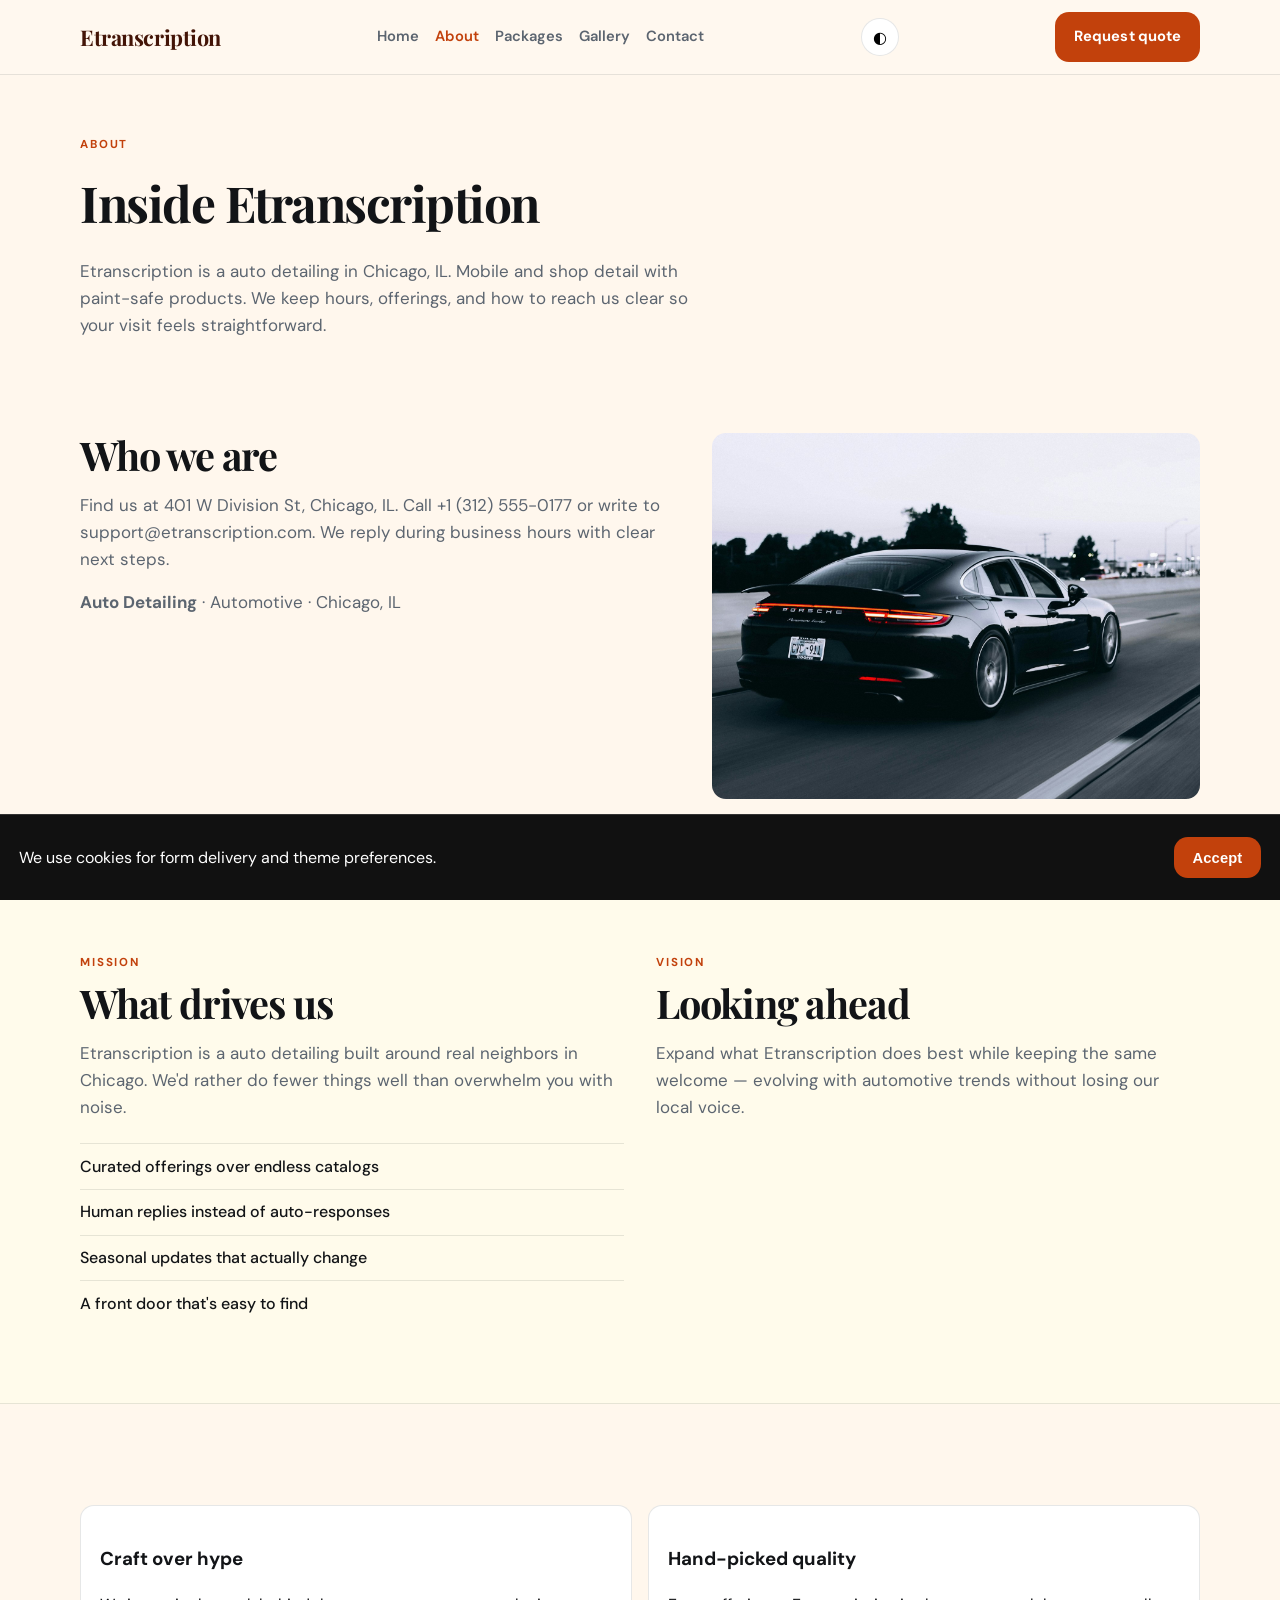
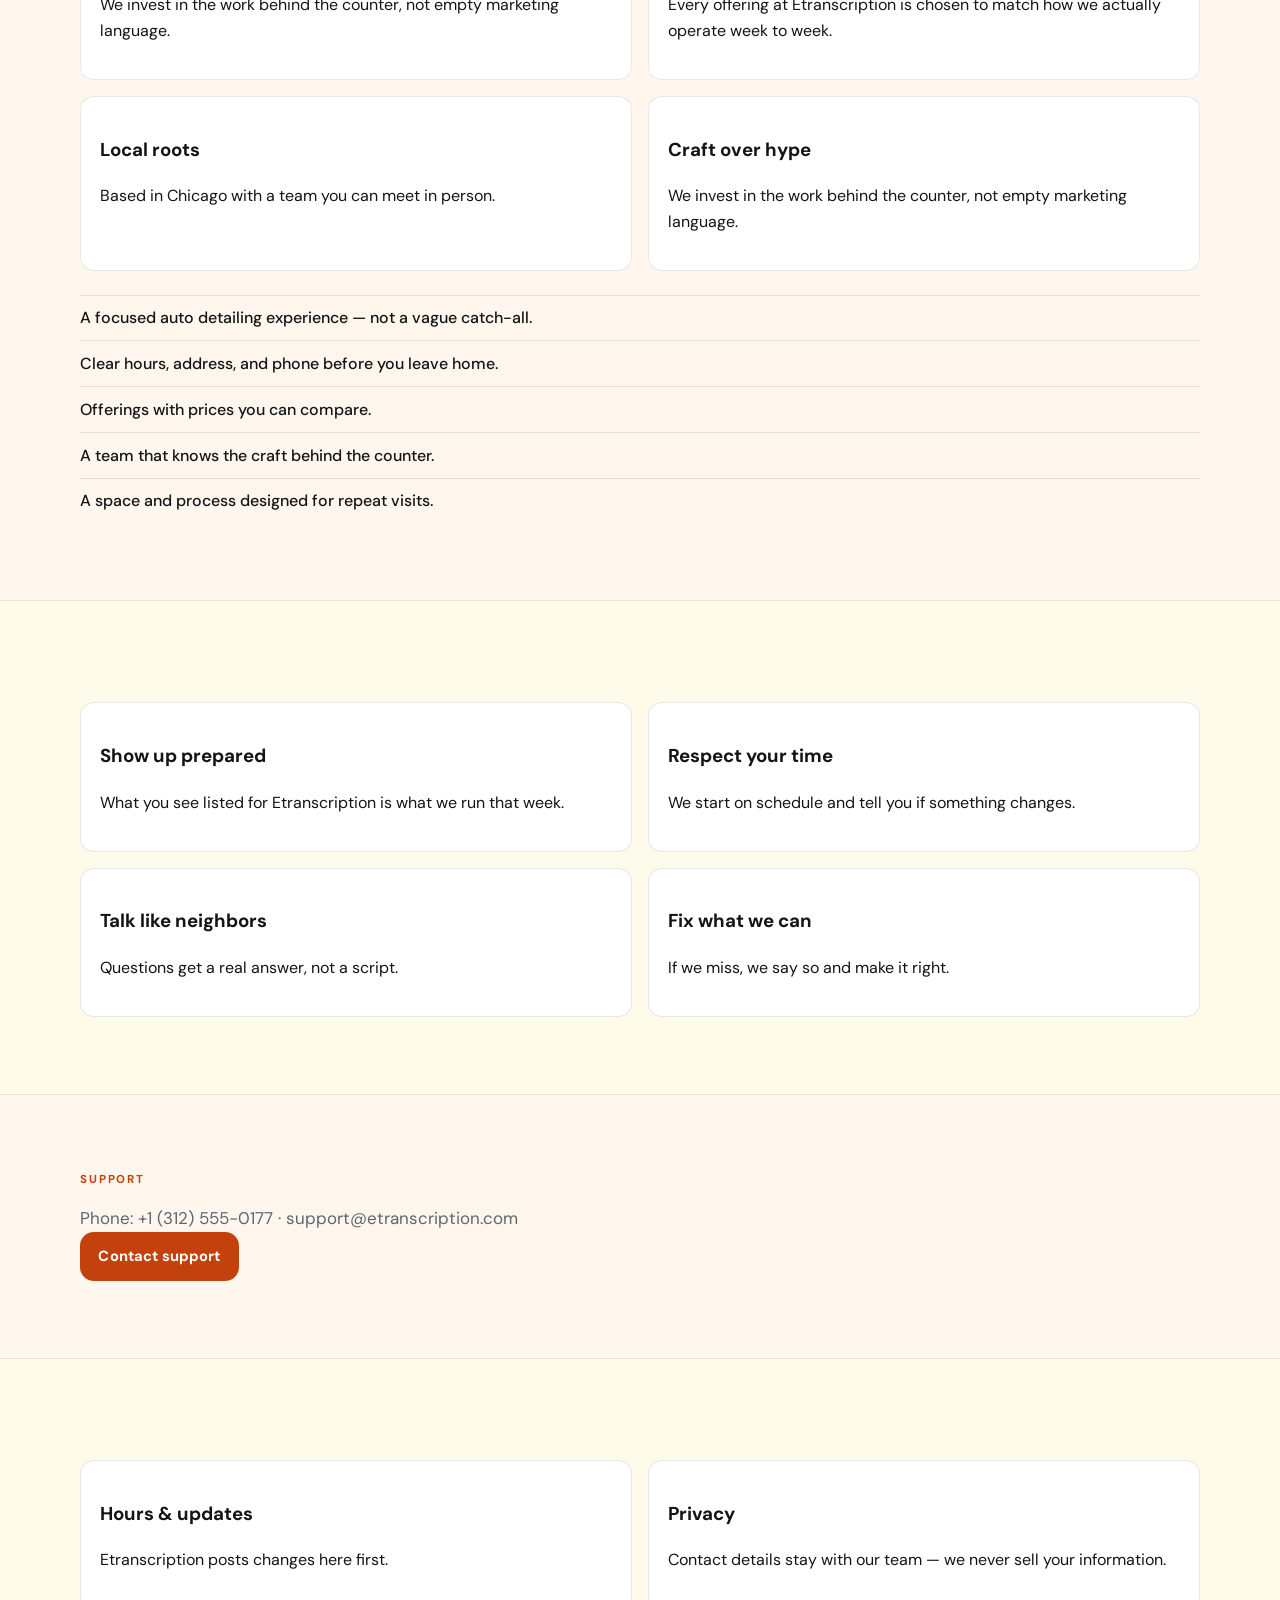
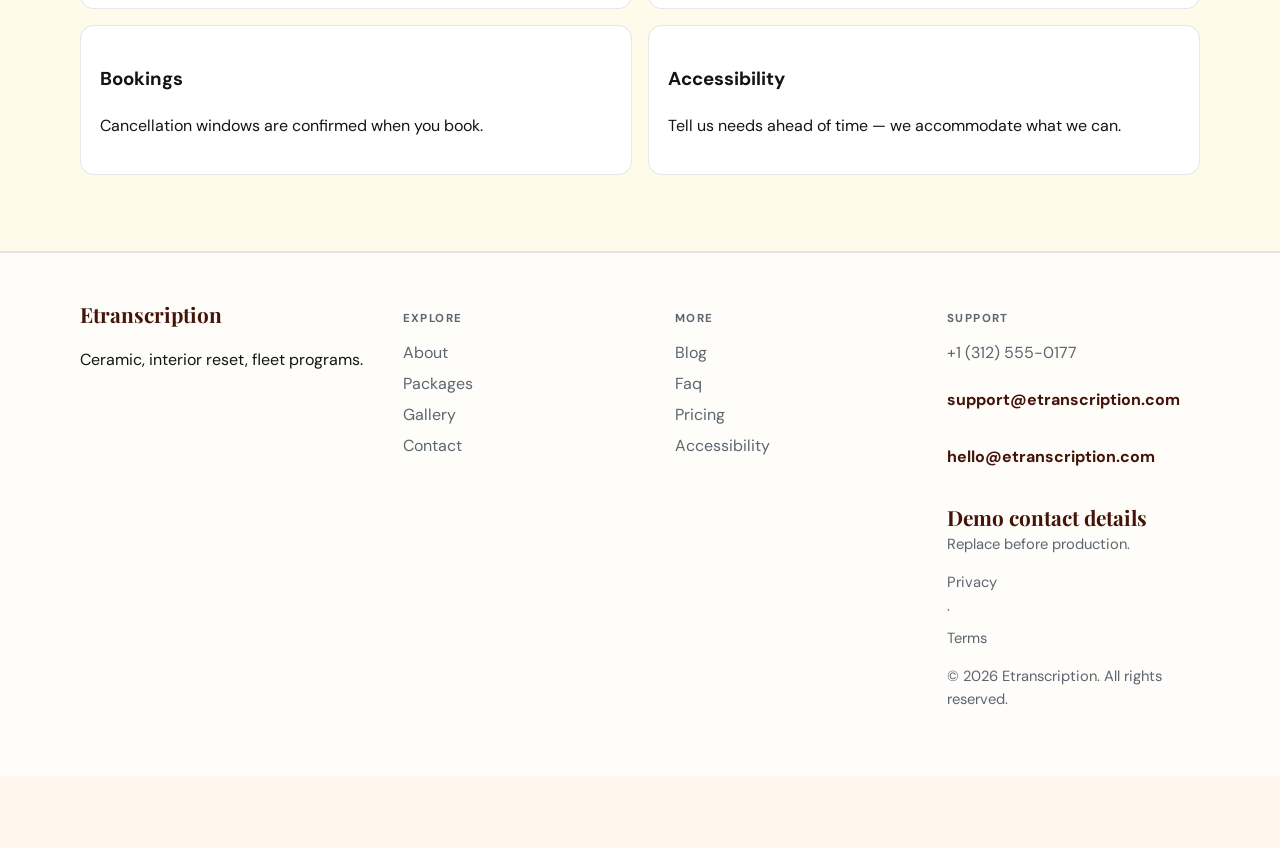
==== about.html @ 9fe55261 "Publish company website" ====
<!DOCTYPE html>
<html lang="en">
<head>
  <meta charset="UTF-8" />
  <meta name="viewport" content="width=device-width, initial-scale=1" />
  <title>About | Etranscription</title>
  <meta name="description" content="Etranscription is a auto detailing in Chicago, IL. Mobile and shop detail with paint-safe products. We keep hours, offerings, and how to reach us clea" />
  <meta property="og:title" content="About | Etranscription" />
  <meta property="og:description" content="Etranscription is a auto detailing in Chicago, IL. Mobile and shop detail with paint-safe products. We keep hours, offerings, and how to reach us clea" />
  <meta property="og:type" content="website" />
  <meta name="twitter:card" content="summary_large_image" />
  <meta name="twitter:title" content="About | Etranscription" />
  <meta name="twitter:description" content="Etranscription is a auto detailing in Chicago, IL. Mobile and shop detail with paint-safe products. We keep hours, offerings, and how to reach us clea" />
  <meta property="og:image" content="assets/img-1.jpg" />
  <meta name="twitter:image" content="assets/img-1.jpg" />
  <meta property="og:url" content="https://etranscription.github.io" />
  <script type="application/ld+json">{"@context": "https://schema.org", "@type": "LocalBusiness", "name": "Etranscription", "description": "Ceramic, interior reset, fleet programs.", "url": "https://etranscription.github.io", "image": "assets/img-1.jpg"}</script>
<script type="application/ld+json">{"@context": "https://schema.org", "@type": "FAQPage", "mainEntity": [{"@type": "Question", "name": "Where are you?", "acceptedAnswer": {"@type": "Answer", "text": "401 W Division St, Chicago, IL. See the map on Visit."}}, {"@type": "Question", "name": "How do I reach support?", "acceptedAnswer": {"@type": "Answer", "text": "Use the Contact form or email support@etranscription.com. We reply during open hours."}}, {"@type": "Question", "name": "How do I book?", "acceptedAnswer": {"@type": "Answer", "text": "Send a message on Contact, email bookings@etranscription.com, or call +1 (312) 555-0177."}}, {"@type": "Question", "name": "Are prices current?", "acceptedAnswer": {"@type": "Answer", "text": "Listed prices are current and may shift with seasons — we update this site when they do."}}, {"@type": "Question", "name": "Do you take groups?", "acceptedAnswer": {"@type": "Answer", "text": "Yes for many bookings — tell us the size and date and we'll confirm what Etranscription can host."}}, {"@type": "Question", "name": "What should I bring?", "acceptedAnswer": {"@type": "Answer", "text": "Just yourself (and any notes on allergies, sizes, or preferences). We'll handle the rest."}}, {"@type": "Question", "name": "Where can I read updates?", "acceptedAnswer": {"@type": "Answer", "text": "Blog and Journal pages publish changes before social media."}}, {"@type": "Question", "name": "How do I join the team?", "acceptedAnswer": {"@type": "Answer", "text": "Open roles are listed on Careers — we reply to every application."}}, {"@type": "Question", "name": "Is the space accessible?", "acceptedAnswer": {"@type": "Answer", "text": "See our Accessibility page for entrance, seating and restroom notes."}}, {"@type": "Question", "name": "Can I book for someone else?", "acceptedAnswer": {"@type": "Answer", "text": "Yes — include their name and preferences in the contact form."}}, {"@type": "Question", "name": "Is parking available?", "acceptedAnswer": {"@type": "Answer", "text": "See Locations for the branch closest to you in Chicago."}}]}</script>
<script type="application/ld+json">{"@context": "https://schema.org", "@type": "WebSite", "name": "Etranscription", "url": "https://etranscription.github.io", "description": "Ceramic, interior reset, fleet programs."}</script>
  <link rel="alternate" hreflang="en" href="index.html" />
  <link rel="alternate" hreflang="x-default" href="index.html" />
  <meta name="theme-color" content="#111111" />
  <link rel="preconnect" href="https://fonts.googleapis.com" />
  <link rel="preconnect" href="https://fonts.gstatic.com" crossorigin />
  <link href="https://fonts.googleapis.com/css2?family=DM+Sans:wght@400;500;600;700&family=Playfair+Display:wght@600;700&display=swap" rel="stylesheet" />
  <link rel="stylesheet" href="styles.css" />
  <link rel="icon" href="favicon.svg" type="image/svg+xml" />
</head>
<body>

  <header class="top">
    <div class="shell bar">
      <a class="logo" href="index.html">Etranscription</a>
      <button class="nav-toggle" type="button" aria-label="Open menu" data-nav-toggle>
        <span></span><span></span><span></span>
      </button>
      <nav data-nav><a href="index.html">Home</a><a href="about.html" class="on">About</a><a href="offerings.html">Packages</a><a href="gallery.html">Gallery</a><a href="contact.html">Contact</a></nav>
      <button type="button" class="theme-toggle" data-theme-toggle aria-label="Toggle dark mode">◐</button>
      <a class="cta" href="contact.html" data-open-book>Request quote</a>
    </div>
  </header>  <main class="page">
    <section class="page-hero"><div class="shell">
      <p class="eyebrow">About</p>
      <h1>Inside Etranscription</h1>
      <p class="lead">Etranscription is a auto detailing in Chicago, IL. Mobile and shop detail with paint-safe products. We keep hours, offerings, and how to reach us clear so your visit feels straightforward.</p>
    </div></section>
    <section class="block"><div class="shell split">
      <div><h2>Who we are</h2><p class="lead">Find us at 401 W Division St, Chicago, IL. Call +1 (312) 555-0177 or write to support@etranscription.com. We reply during business hours with clear next steps.</p>
      <p class="lead"><strong>Auto Detailing</strong> · Automotive · Chicago, IL</p></div>
      <img class="solo" src="assets/img-4.jpg" alt="Etranscription" />
    </div></section>
    <section class="block tint"><div class="shell two-col">
      <article><p class="eyebrow">Mission</p><h2>What drives us</h2><p class="lead">Etranscription is a auto detailing built around real neighbors in Chicago. We'd rather do fewer things well than overwhelm you with noise.</p>
      <ul class="checks"><li>Curated offerings over endless catalogs</li><li>Human replies instead of auto-responses</li><li>Seasonal updates that actually change</li><li>A front door that's easy to find</li></ul></article>
      <article><p class="eyebrow">Vision</p><h2>Looking ahead</h2><p class="lead">Expand what Etranscription does best while keeping the same welcome — evolving with automotive trends without losing our local voice.</p></article>
    </div></section>
    <section class="block"><div class="shell"><div class="value-grid"><article><h3>Craft over hype</h3><p>We invest in the work behind the counter, not empty marketing language.</p></article>
<article><h3>Hand-picked quality</h3><p>Every offering at Etranscription is chosen to match how we actually operate week to week.</p></article>
<article><h3>Local roots</h3><p>Based in Chicago with a team you can meet in person.</p></article>
<article><h3>Craft over hype</h3><p>We invest in the work behind the counter, not empty marketing language.</p></article></div><ul class="checks" style="margin-top:1.5rem"><li>A focused auto detailing experience — not a vague catch-all.</li>
<li>Clear hours, address, and phone before you leave home.</li>
<li>Offerings with prices you can compare.</li>
<li>A team that knows the craft behind the counter.</li>
<li>A space and process designed for repeat visits.</li></ul></div></section>
    <section class="block tint"><div class="shell"><div class="value-grid"><article><h3>Show up prepared</h3><p>What you see listed for Etranscription is what we run that week.</p></article>
<article><h3>Respect your time</h3><p>We start on schedule and tell you if something changes.</p></article>
<article><h3>Talk like neighbors</h3><p>Questions get a real answer, not a script.</p></article>
<article><h3>Fix what we can</h3><p>If we miss, we say so and make it right.</p></article></div></div></section>
    
    <section class="block"><div class="shell"><p class="eyebrow">Support</p><p class="lead">Phone: +1 (312) 555-0177 · support@etranscription.com</p>
    <a class="btn solid" href="contact.html">Contact support</a></div></section>
    <section class="block tint"><div class="shell"><div class="value-grid"><article><h3>Hours & updates</h3><p>Etranscription posts changes here first.</p></article>
<article><h3>Privacy</h3><p>Contact details stay with our team — we never sell your information.</p></article>
<article><h3>Bookings</h3><p>Cancellation windows are confirmed when you book.</p></article>
<article><h3>Accessibility</h3><p>Tell us needs ahead of time — we accommodate what we can.</p></article></div></div></section>
  </main>
  <footer class="foot">
    <div class="shell foot-grid">
      <div>
        <strong>Etranscription</strong>
        <p>Ceramic, interior reset, fleet programs.</p>
        
      </div>
      <div>
        <p class="fh">Explore</p>
        <a href="about.html">About</a><a href="offerings.html">Packages</a><a href="gallery.html">Gallery</a><a href="contact.html">Contact</a>
      </div>
      <div>
        <p class="fh">More</p>
        <a href="blog.html">Blog</a><a href="faq.html">Faq</a><a href="pricing.html">Pricing</a><a href="accessibility.html">Accessibility</a>
      </div>
      <div>
        <p class="fh">Support</p>
        <a href="tel:+13125550177">+1 (312) 555-0177</a>
        <p class="mail-plain">support@etranscription.com</p>
        <p class="mail-plain">hello@etranscription.com</p>
        
        <p class="foot-meta"><strong>Demo contact details</strong><br/>Replace before production.</p>
        <p class="foot-meta"><a href="privacy.html">Privacy</a> · <a href="terms.html">Terms</a></p>
        <p class="foot-meta">© 2026 Etranscription. All rights reserved.</p>
      </div>
    </div>
  </footer>
  <div class="cookie-bar" data-cookie-bar hidden>
    <p>We use cookies for form delivery and theme preferences.</p>
    <button type="button" class="btn solid" data-cookie-accept>Accept</button>
  </div>
  <div class="mobile-cta">
    <a href="tel:+13125550177">Call</a>
    <button type="button" data-open-book>Request quote</button>
    
  </div>
  <div class="toast" data-toast hidden></div>

  <div class="modal" data-book-modal hidden>
    <div class="modal-card">
      <button class="modal-close" type="button" data-close-book aria-label="Close">×</button>
      <p class="eyebrow">Quick request</p>
      <h3>Contact Etranscription</h3>
      <p class="lead">Send the essentials and we will reply by email.</p>
      <form class="contact-form compact" data-quick-book data-support="support@etranscription.com">
        <label>Name<input name="name" required placeholder="Your name" /></label>
        <label>Email<input type="email" name="email" required placeholder="you@email.com" /></label>
        <label>Timing<input name="when" required placeholder="Preferred date or timeline" /></label>
        <label>Notes<textarea name="message" rows="3" placeholder="Project, product, service or other details…"></textarea></label>
        <button class="btn solid" type="submit">Request quote</button>
      </form>
    </div>
  </div>

  <div class="lightbox" data-lightbox hidden>
    <button class="modal-close" type="button" data-lightbox-close aria-label="Close">×</button>
    <img data-lightbox-img alt="" />
    <div class="lightbox-nav">
      <button type="button" data-lightbox-prev>‹</button>
      <button type="button" data-lightbox-next>›</button>
    </div>
  </div>
  <script src="site.js"></script>
</body></html>
---- styles.css ----
:root {
  --ink:#121417; --muted:#5c6570; --paper:#fff7ed;
  --accent:#c2410c; --deep:#431407; --line:rgba(18,20,23,.10);
  --display:"Playfair Display",Georgia,"Times New Roman",serif;
  --body:"DM Sans","Segoe UI",sans-serif; --shell:1120px;
  --radius:14px;
}
*{box-sizing:border-box} html{scroll-behavior:smooth}
body{margin:0;font-family:var(--body);color:var(--ink);background:var(--paper);line-height:1.6;padding-bottom:72px;-webkit-font-smoothing:antialiased}
a{color:inherit;text-decoration:none} img{max-width:100%;display:block}
.shell{width:min(var(--shell),calc(100% - 2.4rem));margin-inline:auto}
.sr{position:absolute;left:-9999px}
.mail-plain{display:inline-block;font-weight:700;color:var(--deep);word-break:break-all}
.support-banner{padding:1.25rem 1.35rem;margin:0 0 1.5rem;border:1px solid var(--line);border-left:4px solid var(--accent);background:#fff;border-radius:var(--radius)}
.support-mail{margin:.35rem 0 .5rem;font-family:var(--display);font-size:clamp(1.4rem,3vw,2rem);font-weight:700;color:var(--deep)}
.form-success{margin-top:1.2rem;padding:1.4rem;border:1px solid color-mix(in srgb,var(--accent) 35%,var(--line));background:#fff;border-radius:var(--radius)}
.form-success h3{margin:0 0 .5rem;font-family:var(--display);font-size:1.6rem}
.form-success[hidden],.contact-form[hidden]{display:none !important}
.contact-form select{width:100%;padding:.85rem 1rem;border:1px solid var(--line);border-radius:8px;font:inherit;background:#fff}
.top{position:sticky;top:0;z-index:40;backdrop-filter:blur(14px);background:color-mix(in srgb,var(--paper) 90%,white);border-bottom:1px solid var(--line)}
.bar{min-height:74px;display:flex;align-items:center;justify-content:space-between;gap:1rem;position:relative}
.logo{font-family:var(--display);font-weight:700;font-size:1.35rem;color:var(--deep);letter-spacing:-.02em}
nav{display:flex;flex-wrap:wrap;gap:1rem;font-weight:600;font-size:.92rem;color:var(--muted)}
nav a.on,nav a:hover{color:var(--accent)}
.nav-toggle{display:none;flex-direction:column;gap:5px;background:transparent;border:0;padding:.4rem;cursor:pointer}
.nav-toggle span{display:block;width:22px;height:2px;background:var(--deep)}
.cta,.btn{display:inline-flex;align-items:center;justify-content:center;padding:.8rem 1.15rem;border-radius:var(--radius);font-weight:700;font-size:.92rem;border:0;cursor:pointer;letter-spacing:.01em}
.cta,.btn.solid{background:var(--accent);color:#fff}
.btn.line{border:1px solid rgba(255,255,255,.55);color:#fff;background:transparent}
.btn.quiet{border:1px solid var(--line);background:#fff;color:var(--ink)}
.hero{position:relative;min-height:86vh;display:grid;align-items:end;color:#fff;overflow:hidden}
.hero-bg{position:absolute;inset:0;background-size:cover;background-position:center center;background-repeat:no-repeat}
.hero-shade{position:absolute;inset:0;background:linear-gradient(115deg,rgba(10,12,16,.72),rgba(10,12,16,.18))}
.hero-photo img{width:100%;aspect-ratio:16/9;object-fit:cover;object-position:center;display:block;max-height:min(78vh,900px)}
.hero-copy{position:relative;z-index:2;padding:5rem 0 3.8rem;max-width:720px}
.brand{margin:0 0 .75rem;font-family:var(--display);font-size:clamp(1.85rem,3.6vw,2.7rem);font-weight:700}
.hero h1,.page-hero h1{margin:0;font-family:var(--display);letter-spacing:-.03em;font-weight:700}
.hero h1{font-size:clamp(2.15rem,5.2vw,3.55rem);max-width:15ch;line-height:1.05}
.lede{margin:1.15rem 0 0;max-width:42ch;color:rgba(255,255,255,.9);font-size:1.08rem}
.actions{display:flex;flex-wrap:wrap;gap:.75rem;margin-top:1.7rem}
.promo{display:flex;justify-content:space-between;gap:1rem;align-items:center;margin:1.35rem auto;padding:1.05rem 1.25rem;background:#fff;border:1px solid var(--line);border-radius:var(--radius);box-shadow:0 8px 28px rgba(18,20,23,.04)}
.promo p{margin:0;font-weight:600}
.promo a{font-weight:800;color:var(--accent);white-space:nowrap}
.strip{border-bottom:1px solid var(--line);background:rgba(255,255,255,.5)}
.strip-row{display:flex;flex-wrap:wrap;gap:.8rem 1.5rem;padding:1.05rem 0;font-weight:700;color:var(--deep);font-size:.95rem}
.stats-band{border-bottom:1px solid var(--line);background:rgba(255,255,255,.72)}
.stats-row{display:grid;grid-template-columns:repeat(4,1fr);gap:1rem;padding:1.55rem 0}
.stat b{display:block;font-family:var(--display);font-size:1.65rem;color:var(--deep)}
.stat span{display:block;margin-top:.25rem;color:var(--muted);font-size:.88rem}
.mosaic{display:grid;grid-template-columns:1.2fr 1fr 1fr;gap:.85rem}
.mosaic img{width:100%;aspect-ratio:4/3;object-fit:cover;object-position:center;border-radius:var(--radius);display:block}
.block{padding:4.8rem 0}.block.tint{background:rgba(255,255,255,.58);border-block:1px solid var(--line)}
.eyebrow{margin:0 0 .55rem;font-size:.72rem;font-weight:700;letter-spacing:.16em;text-transform:uppercase;color:var(--accent)}
h2{margin:0;font-family:var(--display);font-size:clamp(1.85rem,3.1vw,2.55rem);letter-spacing:-.03em;max-width:18ch;line-height:1.1}
.lead{margin:.95rem 0 0;color:var(--muted);max-width:52ch;font-size:1.06rem}
.split{display:grid;grid-template-columns:1.1fr .9fr;gap:2.2rem;align-items:start}
.amenity-grid,.contact-grid,.newsletter{display:grid;grid-template-columns:1.1fr .9fr;gap:2.2rem;align-items:start}
.checks,.why,.hours{margin:1.35rem 0 0;padding:0;list-style:none}
.checks li,.why li,.hours li{padding:.6rem 0;border-top:1px solid var(--line);font-weight:500}
.hours-card,.card{background:#fff;border:1px solid var(--line);border-radius:var(--radius);padding:1.4rem;box-shadow:0 10px 30px rgba(18,20,23,.035)}
.card-actions{display:flex;flex-wrap:wrap;gap:.6rem;margin-top:1rem}
.stack-card p{margin:0 0 1rem}
.about-photos{display:grid;gap:.85rem}
.about-photos img,.solo{width:100%;aspect-ratio:4/3;object-fit:cover;object-position:center;border-radius:var(--radius)}
.solo.wide{aspect-ratio:16/9;margin-top:1rem}
.menu-grid{margin-top:2rem;display:grid;grid-template-columns:repeat(3,1fr);gap:1rem}
.menu-list{margin-top:1.5rem;display:grid;gap:.85rem}
.menu-list .item{padding:1.1rem 1.2rem}
.item{background:#fff;border:1px solid var(--line);border-radius:var(--radius);padding:1.2rem;position:relative;box-shadow:0 8px 24px rgba(18,20,23,.03)}
.item.soft{background:color-mix(in srgb,var(--paper) 70%,white)}
.item-top{display:flex;justify-content:space-between;gap:.5rem;align-items:baseline}
.item h3{margin:0 0 .35rem;font-family:var(--display);font-size:1.25rem}
.item p{margin:0;color:var(--muted)}
.item .tag{margin-top:.7rem;font-size:.72rem;font-weight:800;letter-spacing:.1em;text-transform:uppercase;color:var(--accent)}
.price{font-weight:700;color:var(--accent);white-space:nowrap}
.process{list-style:none;margin:2rem 0 0;padding:0;display:grid;gap:1rem}
.process li{display:grid;grid-template-columns:64px 1fr;gap:1rem;padding:1rem 0;border-top:1px solid var(--line)}
.process span{font-family:var(--display);font-size:1.5rem;color:var(--accent)}
.quotes{display:grid;grid-template-columns:repeat(3,1fr);gap:1rem;margin-top:1.5rem}
blockquote{margin:0;padding:1.3rem;background:#fff;border:1px solid var(--line);border-radius:var(--radius)}
blockquote p{margin:0;font-family:var(--display);font-size:1.25rem;line-height:1.25}
blockquote footer{margin-top:.85rem;color:var(--muted);font-size:.9rem}
.value-grid,.team-grid{display:grid;grid-template-columns:repeat(2,1fr);gap:1rem;margin-top:1.5rem}
.two-col{display:grid;grid-template-columns:1fr 1fr;gap:2rem;align-items:start}
.value-grid article,.person,.team-card{background:#fff;border:1px solid var(--line);border-radius:var(--radius);padding:1.2rem;overflow:hidden}
.team-card img{width:100%;aspect-ratio:1;object-fit:cover;object-position:center top;border-radius:calc(var(--radius) - 4px);margin:0 0 .85rem;display:block}
.team-card h3{margin:0 0 .25rem;font-family:var(--display);font-size:1.2rem}
.team-card .eyebrow{margin:0 0 .5rem}
.team-card p:last-child{margin:0;color:var(--muted);line-height:1.55}
.person .role{color:var(--accent);font-weight:700;margin:.2rem 0 .5rem}
img{max-width:100%;height:auto;display:block}
picture,figure{margin:0}
.faq details{border-top:1px solid var(--line);padding:1rem 0}
.faq summary{cursor:pointer;font-weight:700}
.faq p{margin:.6rem 0 0;color:var(--muted)}
.page-hero{padding:3.8rem 0 1.1rem}
.page-hero h1{font-size:clamp(2.1rem,4vw,3.1rem);max-width:16ch}
.page .lead{color:var(--muted)}
.gallery-rich{display:grid;grid-template-columns:repeat(2,1fr);gap:1rem}
.gallery-rich figure{margin:0}
.gallery-rich img{width:100%;aspect-ratio:4/3;object-fit:cover;object-position:center;border-radius:var(--radius)}
.gallery-rich figcaption{margin-top:.45rem;color:var(--muted);font-size:.88rem}
.visit-grid{display:grid;grid-template-columns:.85fr 1.15fr;gap:1.6rem}
.map-wrap{margin-top:1rem;border-radius:var(--radius);overflow:hidden;border:1px solid var(--line);background:#fff}
.map-wrap iframe{width:100%;height:320px;border:0;display:block}
.map-note{margin:.55rem 1rem 1rem;font-size:.9rem}
.map-note a{color:var(--accent);font-weight:700}
.contact-form,.news-form{display:grid;gap:.9rem;margin-top:1rem}
.contact-form label{display:grid;gap:.35rem;font-weight:700;font-size:.9rem}
.contact-form input,.contact-form textarea,.news-form input{width:100%;padding:.9rem 1rem;border:1px solid var(--line);border-radius:8px;font:inherit;background:#fff}
.contact-form input:focus,.contact-form textarea:focus,.contact-form select:focus,.news-form input:focus{outline:2px solid color-mix(in srgb,var(--accent) 45%,white);border-color:var(--accent)}
.news-form{grid-template-columns:1fr auto;align-items:center}
.form-note{margin:0;color:var(--muted);font-size:.88rem}
.cta-band{padding:4rem 0;background:var(--deep);color:#fff}
.cta-band h2{color:#fff;max-width:16ch}
.cta-band p{color:rgba(255,255,255,.86);max-width:46ch}
.center-cta{text-align:center;margin-top:2rem}
.textlink{display:inline-block;margin-top:1rem;font-weight:700;color:var(--accent)}
.foot{border-top:1px solid var(--line);padding:2.8rem 0 3.2rem;background:rgba(255,255,255,.72)}
.foot-grid{display:grid;grid-template-columns:1.2fr 1fr 1fr 1fr;gap:1.2rem}
.fh{font-size:.72rem;font-weight:700;letter-spacing:.12em;text-transform:uppercase;color:var(--muted)}
.foot a{display:block;margin:.35rem 0;color:var(--muted)}
.foot a:hover{color:var(--accent)}
.foot strong{font-family:var(--display);font-size:1.3rem;color:var(--deep)}
.foot-meta{color:var(--muted);font-size:.92rem;line-height:1.55}
.mobile-cta{display:none;position:fixed;left:0;right:0;bottom:0;z-index:50;background:#fff;border-top:1px solid var(--line);grid-template-columns:1fr 1fr 1fr}
.mobile-cta a,.mobile-cta button{text-align:center;padding:.95rem .4rem;font-weight:800;font-size:.85rem;color:var(--deep);background:transparent;border:0;font-family:inherit;cursor:pointer}
.mobile-cta a:nth-child(2),.mobile-cta button:nth-child(2){background:var(--accent);color:#fff}
.toast{position:fixed;left:50%;bottom:5.5rem;transform:translateX(-50%);background:var(--deep);color:#fff;padding:.9rem 1.2rem;border-radius:999px;font-weight:700;z-index:80;box-shadow:0 12px 32px rgba(0,0,0,.22)}
.btn.mini{padding:.45rem .7rem;font-size:.78rem}
.item-actions{display:flex;flex-wrap:wrap;gap:.45rem;margin-top:.9rem}
.offer-tools{margin-bottom:1rem}
.offer-tools input{width:min(420px,100%);padding:.85rem 1rem;border:1px solid var(--line);border-radius:8px;font:inherit;background:#fff}
.saved-tray{margin:1rem 0;padding:1rem;border:1px dashed var(--line);background:#fff;border-radius:var(--radius)}
.saved-tray ul{margin:.5rem 0 1rem;padding-left:1.1rem}
.open-badge{display:inline-flex;align-items:center;gap:.35rem;padding:.35rem .65rem;border-radius:999px;font-size:.75rem;font-weight:800;letter-spacing:.04em;text-transform:uppercase;background:#ecfdf5;color:#166534;border:1px solid #86efac}
.open-badge.closed{background:#fef2f2;color:#991b1b;border-color:#fecaca}
.open-badge.unknown{background:#f8fafc;color:#475569;border-color:#cbd5e1}
.text-cta{border:0;background:transparent;color:var(--accent);font-weight:800;cursor:pointer;font:inherit;padding:0}
.copy-btn{margin-left:.45rem;border:1px solid var(--line);background:#fff;border-radius:6px;padding:.2rem .45rem;font-size:.72rem;font-weight:700;cursor:pointer}
.gal-btn{display:block;width:100%;padding:0;border:0;background:transparent;cursor:zoom-in}
.gal-btn img{width:100%;aspect-ratio:4/3;object-fit:cover;object-position:center;border-radius:var(--radius)}
.modal,.lightbox{position:fixed;inset:0;z-index:90;background:rgba(10,12,16,.72);display:grid;place-items:center;padding:1rem}
.modal[hidden],.lightbox[hidden]{display:none !important}
.modal-card{width:min(480px,100%);background:var(--paper);border-radius:14px;padding:1.4rem 1.4rem 1.2rem;position:relative;border:1px solid var(--line);box-shadow:0 24px 60px rgba(0,0,0,.28)}
.modal-card h3{margin:.2rem 0 .4rem;font-family:var(--display);font-size:1.7rem}
.modal-close{position:absolute;top:.55rem;right:.7rem;border:0;background:transparent;font-size:1.6rem;cursor:pointer;line-height:1;color:var(--muted)}
.contact-form.compact{margin-top:.8rem}
.lightbox img{max-width:min(960px,92vw);max-height:82vh;object-fit:contain;border-radius:10px;background:#000}
.lightbox-nav{position:absolute;bottom:1.2rem;display:flex;gap:.6rem}
.lightbox-nav button{border:0;background:#fff;color:#111;width:44px;height:44px;border-radius:50%;font-size:1.4rem;cursor:pointer}
.item.is-saved{outline:2px solid color-mix(in srgb,var(--accent) 55%,white)}
.item.is-hidden{display:none}
@media(max-width:900px){
  .nav-toggle{display:flex}
  nav{display:none;position:absolute;top:74px;left:0;right:0;background:var(--paper);border-bottom:1px solid var(--line);padding:1rem;flex-direction:column;gap:.9rem}
  nav.open{display:flex}
  .cta{display:none}
  .split,.menu-grid,.quotes,.value-grid,.team-grid,.gallery-rich,.visit-grid,.foot-grid,.amenity-grid,.contact-grid,.newsletter,.news-form,.stats-row,.mosaic,.two-col{grid-template-columns:1fr}
  .mobile-cta{display:grid}
  .promo{flex-direction:column;align-items:flex-start}
}

.promo{background:#ffedd5;border-color:#fdba74}
.block.tint{background:#fffbeb}


.hero.split-hero{min-height:auto;padding:0;background:var(--paper);color:var(--ink)}
.hero.split-hero .hero-bg,.hero.split-hero .hero-shade{display:none}
.hero.split-hero .hero-split{display:grid;grid-template-columns:1.05fr .95fr;min-height:78vh}
.hero.split-hero .hero-copy{padding:4rem 0 4rem;color:var(--ink);max-width:none}
.hero.split-hero .hero-copy .lede{color:var(--muted)}
.hero.split-hero .hero-photo img{width:100%;height:100%;min-height:420px;object-fit:cover}
.hero.split-hero .btn.line{border-color:var(--line);color:var(--deep)}
.gallery-masonry{display:columns;columns:2;column-gap:1rem}
.gallery-masonry figure{break-inside:avoid;margin:0 0 1rem}
.gallery-masonry img{width:100%;height:auto;min-height:180px;object-fit:cover;border-radius:var(--radius)}

.prose-block .lead.wide{max-width:62ch}
.journal-card,.journal-entry{background:#fff;border:1px solid var(--line);border-radius:var(--radius);padding:1.2rem}
.journal-stack{display:grid;gap:1rem}
.compare-table{width:100%;border-collapse:collapse;margin-top:1rem}
.compare-table th,.compare-table td{border-top:1px solid var(--line);padding:.75rem;text-align:left}
.compare-table th{font-size:.72rem;letter-spacing:.12em;text-transform:uppercase;color:var(--muted)}
.gallery-hero{min-height:46vh;display:grid;align-items:end;color:#fff;background-size:cover;background-position:center;position:relative}
.gallery-hero::before{content:"";position:absolute;inset:0;background:linear-gradient(180deg,rgba(0,0,0,.15),rgba(0,0,0,.65))}
.gallery-hero .shell{position:relative;z-index:1;padding:3rem 0}
.page-hero.wide-hero h1{max-width:24ch}
.mosaic.teaser{grid-template-columns:repeat(3,1fr);max-height:420px;overflow:hidden}
.reveal{opacity:0;transform:translateY(14px);transition:opacity .5s ease,transform .5s ease}
.reveal.is-visible{opacity:1;transform:none}
.theme-toggle{border:1px solid var(--line);background:#fff;border-radius:999px;width:38px;height:38px;cursor:pointer;font-size:1rem}
body.theme-dark{--paper:#0e1114;--ink:#eef2f6;--muted:#9aa8b6;--line:rgba(255,255,255,.12)}
body.theme-dark .block.tint{background:rgba(255,255,255,.04)}
.cookie-bar{position:fixed;bottom:0;left:0;right:0;z-index:60;display:flex;align-items:center;justify-content:space-between;gap:1rem;padding:.85rem 1.2rem;background:#111;color:#fff;border-top:1px solid #333}
.cookie-bar[hidden]{display:none !important}
.insta-grid{display:grid;grid-template-columns:repeat(3,1fr);gap:.65rem}
.insta-cell{position:relative;overflow:hidden;border-radius:var(--radius)}
.insta-cell img{aspect-ratio:1;object-fit:cover;object-position:center;width:100%;display:block}
.insta-cell figcaption{position:absolute;inset:auto 0 0 0;padding:.5rem;font-size:.72rem;background:linear-gradient(transparent,rgba(0,0,0,.75));color:#fff}
.video-wrap{position:relative;padding-top:56.25%;border-radius:var(--radius);overflow:hidden}
.video-wrap iframe{position:absolute;inset:0;width:100%;height:100%;border:0}
.ba-slider{position:relative}
.ba-panels{display:grid;grid-template-columns:1fr 1fr;gap:1rem}
.ba-after{clip-path:inset(0 50% 0 0)}
.faq-page details{border:1px solid var(--line);border-radius:var(--radius);padding:.85rem 1rem;margin-bottom:.65rem;background:#fff}
.faq-page summary{cursor:pointer;font-weight:700}
.chat-slot{border:1px dashed var(--line);padding:1rem;border-radius:var(--radius);margin:1rem 0}
.theme-toggle{flex-shrink:0}
.bar{flex-wrap:wrap}
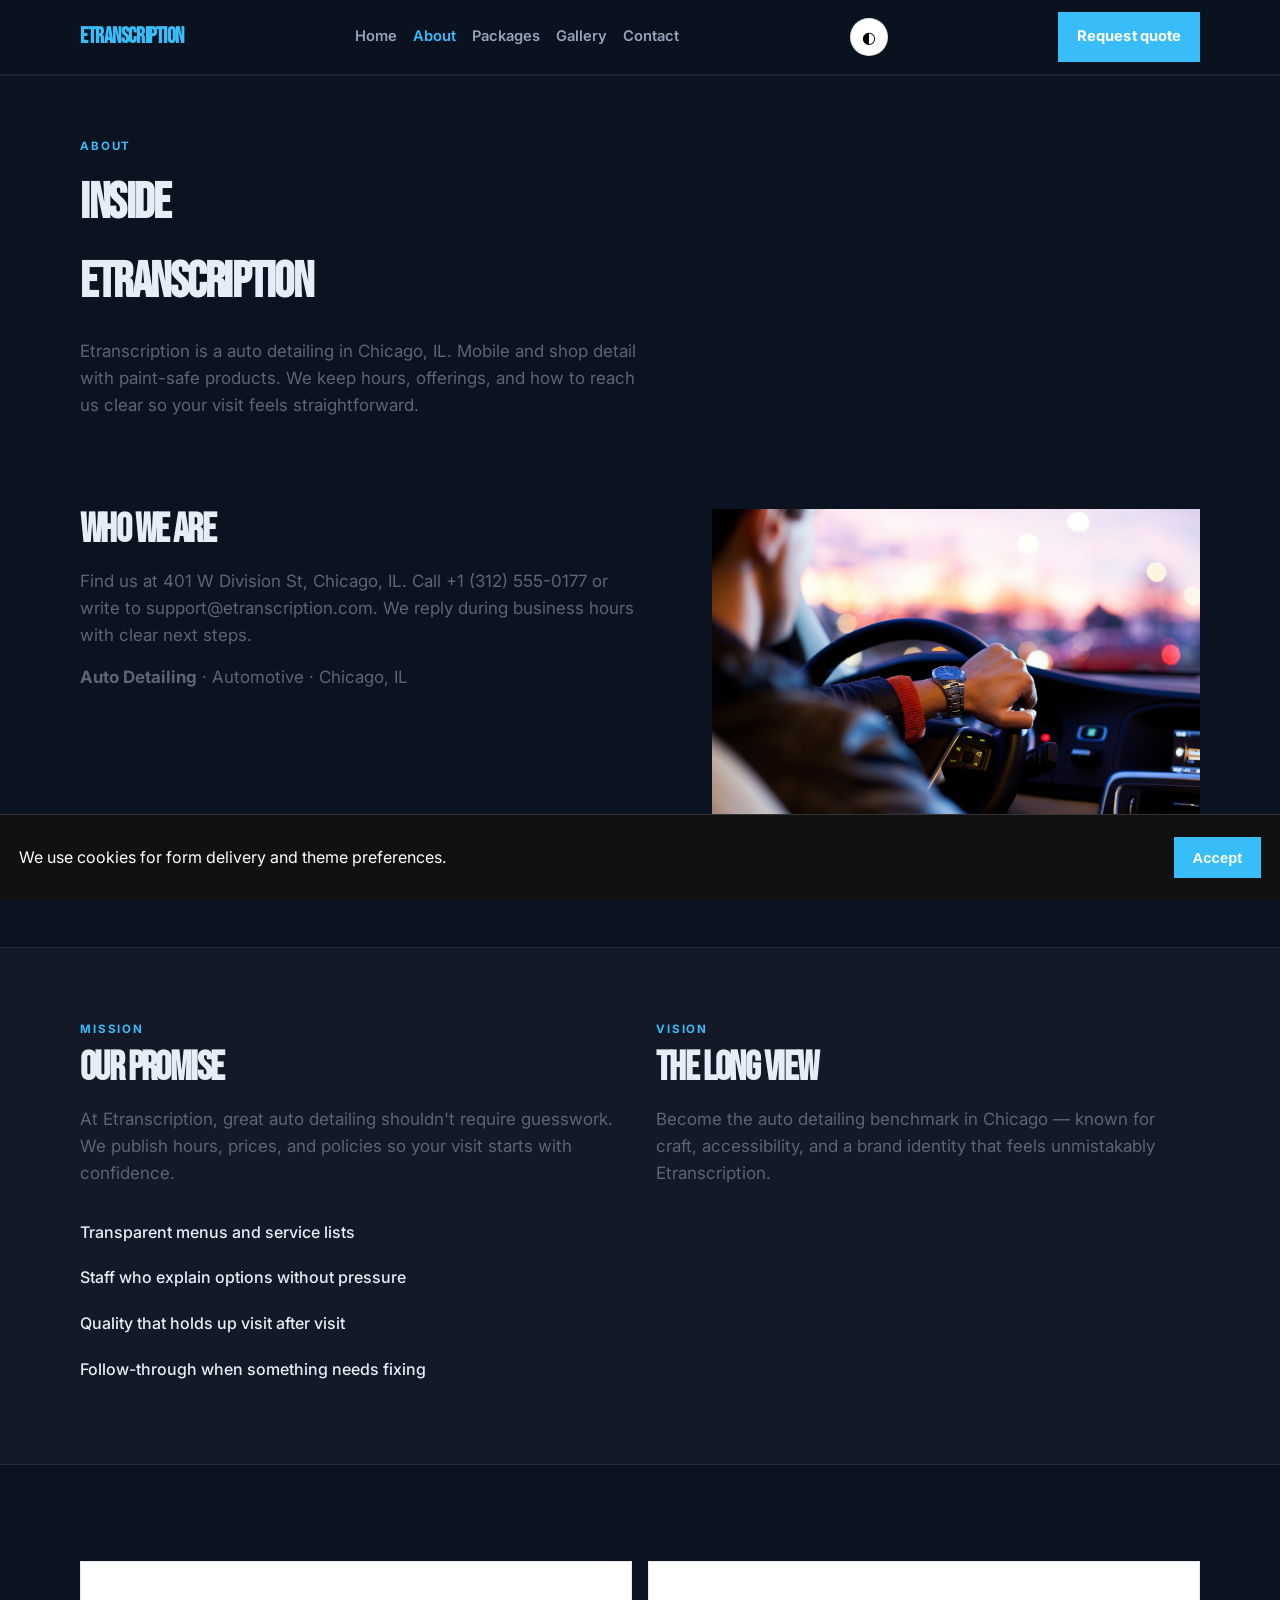
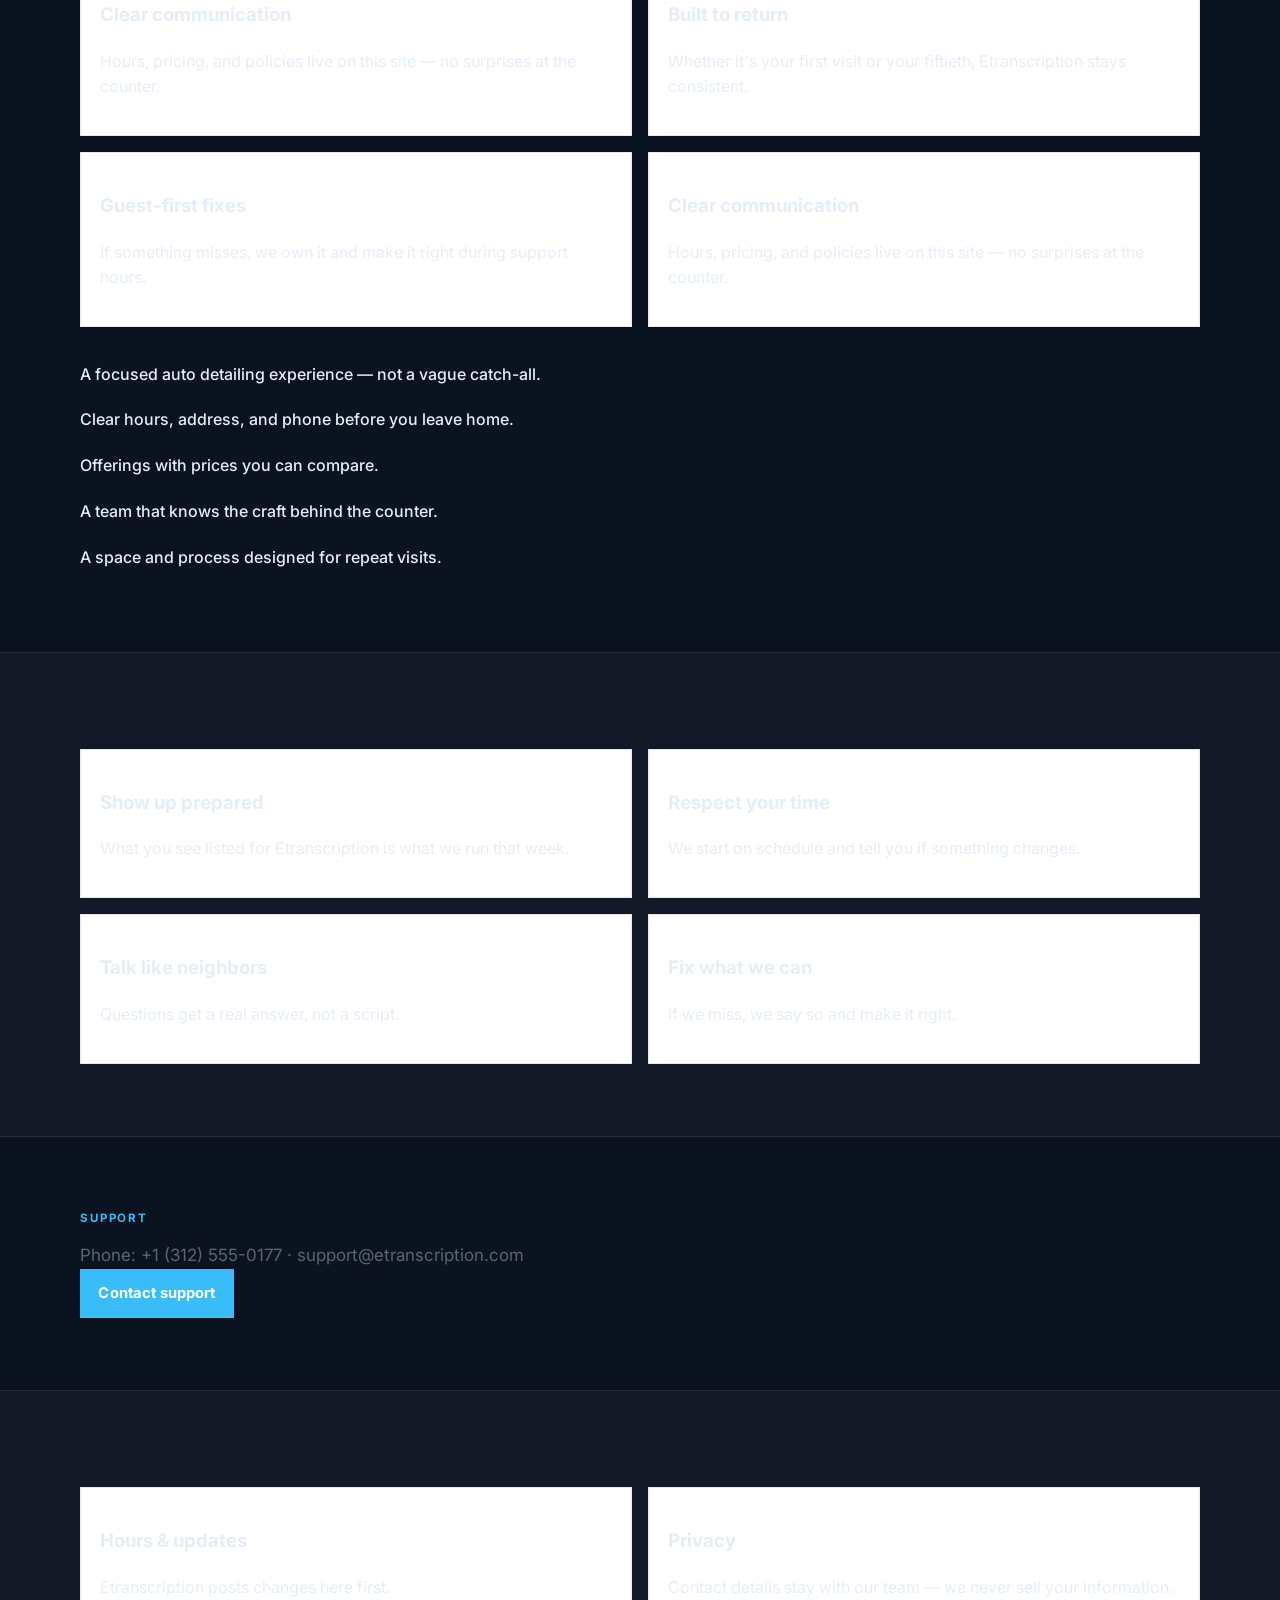
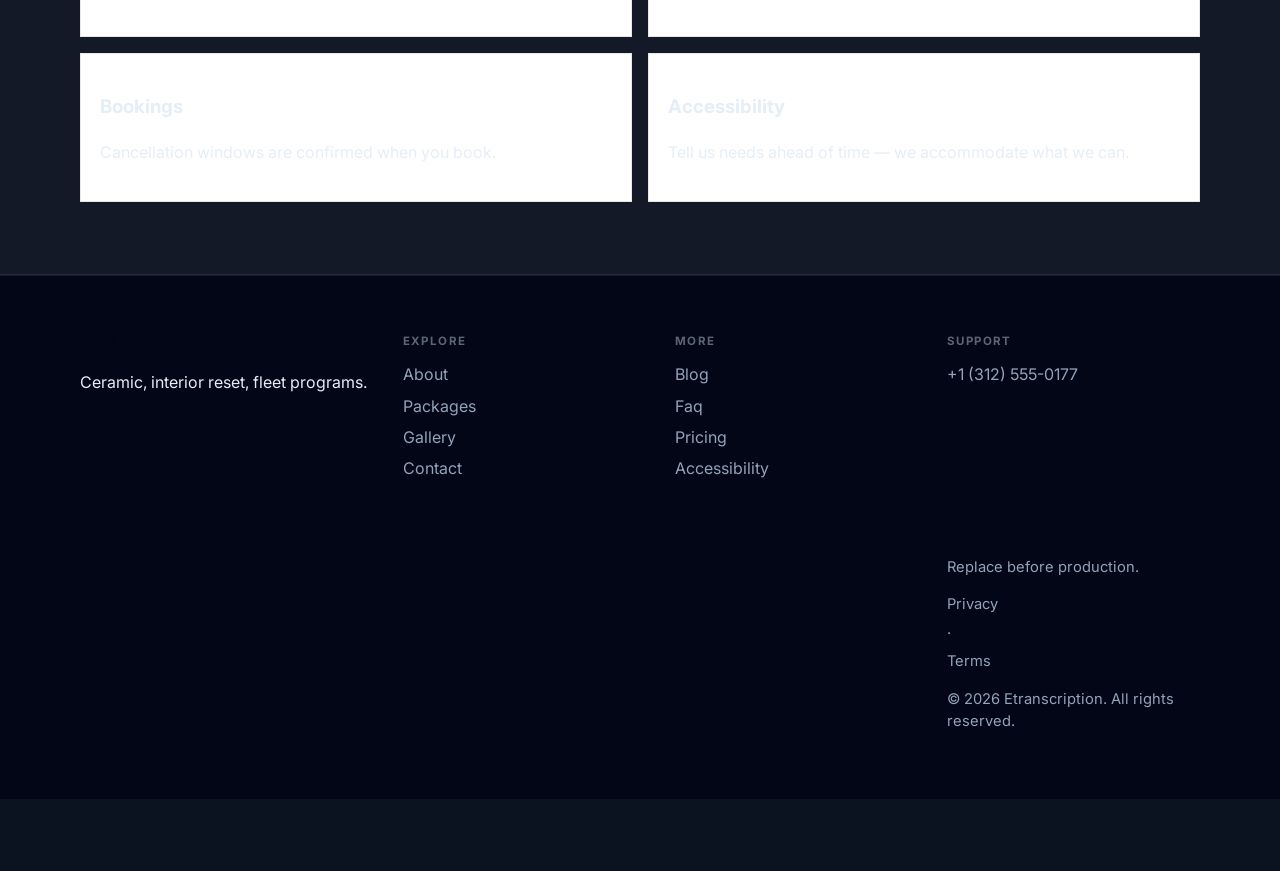
==== commit d6e5dce0: "Improve website (dark)" ====
--- a/about.html
+++ b/about.html
@@ -22,7 +22,7 @@
   <meta name="theme-color" content="#111111" />
   <link rel="preconnect" href="https://fonts.googleapis.com" />
   <link rel="preconnect" href="https://fonts.gstatic.com" crossorigin />
-  <link href="https://fonts.googleapis.com/css2?family=DM+Sans:wght@400;500;600;700&family=Playfair+Display:wght@600;700&display=swap" rel="stylesheet" />
+  <link href="https://fonts.googleapis.com/css2?family=Bebas+Neue&family=Inter:wght@400;500;600;700&display=swap" rel="stylesheet" />
   <link rel="stylesheet" href="styles.css" />
   <link rel="icon" href="favicon.svg" type="image/svg+xml" />
 </head>
@@ -50,14 +50,14 @@
       <img class="solo" src="assets/img-4.jpg" alt="Etranscription" />
     </div></section>
     <section class="block tint"><div class="shell two-col">
-      <article><p class="eyebrow">Mission</p><h2>What drives us</h2><p class="lead">Etranscription is a auto detailing built around real neighbors in Chicago. We'd rather do fewer things well than overwhelm you with noise.</p>
-      <ul class="checks"><li>Curated offerings over endless catalogs</li><li>Human replies instead of auto-responses</li><li>Seasonal updates that actually change</li><li>A front door that's easy to find</li></ul></article>
-      <article><p class="eyebrow">Vision</p><h2>Looking ahead</h2><p class="lead">Expand what Etranscription does best while keeping the same welcome — evolving with automotive trends without losing our local voice.</p></article>
+      <article><p class="eyebrow">Mission</p><h2>Our promise</h2><p class="lead">At Etranscription, great auto detailing shouldn't require guesswork. We publish hours, prices, and policies so your visit starts with confidence.</p>
+      <ul class="checks"><li>Transparent menus and service lists</li><li>Staff who explain options without pressure</li><li>Quality that holds up visit after visit</li><li>Follow-through when something needs fixing</li></ul></article>
+      <article><p class="eyebrow">Vision</p><h2>The long view</h2><p class="lead">Become the auto detailing benchmark in Chicago — known for craft, accessibility, and a brand identity that feels unmistakably Etranscription.</p></article>
     </div></section>
-    <section class="block"><div class="shell"><div class="value-grid"><article><h3>Craft over hype</h3><p>We invest in the work behind the counter, not empty marketing language.</p></article>
-<article><h3>Hand-picked quality</h3><p>Every offering at Etranscription is chosen to match how we actually operate week to week.</p></article>
-<article><h3>Local roots</h3><p>Based in Chicago with a team you can meet in person.</p></article>
-<article><h3>Craft over hype</h3><p>We invest in the work behind the counter, not empty marketing language.</p></article></div><ul class="checks" style="margin-top:1.5rem"><li>A focused auto detailing experience — not a vague catch-all.</li>
+    <section class="block"><div class="shell"><div class="value-grid"><article><h3>Clear communication</h3><p>Hours, pricing, and policies live on this site — no surprises at the counter.</p></article>
+<article><h3>Built to return</h3><p>Whether it&#x27;s your first visit or your fiftieth, Etranscription stays consistent.</p></article>
+<article><h3>Guest-first fixes</h3><p>If something misses, we own it and make it right during support hours.</p></article>
+<article><h3>Clear communication</h3><p>Hours, pricing, and policies live on this site — no surprises at the counter.</p></article></div><ul class="checks" style="margin-top:1.5rem"><li>A focused auto detailing experience — not a vague catch-all.</li>
 <li>Clear hours, address, and phone before you leave home.</li>
 <li>Offerings with prices you can compare.</li>
 <li>A team that knows the craft behind the counter.</li>
--- a/styles.css
+++ b/styles.css
@@ -1,10 +1,10 @@
 
 :root {
-  --ink:#121417; --muted:#5c6570; --paper:#fff7ed;
-  --accent:#c2410c; --deep:#431407; --line:rgba(18,20,23,.10);
-  --display:"Playfair Display",Georgia,"Times New Roman",serif;
-  --body:"DM Sans","Segoe UI",sans-serif; --shell:1120px;
-  --radius:14px;
+  --ink:#121417; --muted:#5c6570; --paper:#0b1220;
+  --accent:#38bdf8; --deep:#020617; --line:rgba(18,20,23,.10);
+  --display:"Bebas Neue",Georgia,"Times New Roman",serif;
+  --body:"Inter","Segoe UI",sans-serif; --shell:1120px;
+  --radius:10px;
 }
 *{box-sizing:border-box} html{scroll-behavior:smooth}
 body{margin:0;font-family:var(--body);color:var(--ink);background:var(--paper);line-height:1.6;padding-bottom:72px;-webkit-font-smoothing:antialiased}
@@ -29,7 +29,7 @@
 .cta,.btn.solid{background:var(--accent);color:#fff}
 .btn.line{border:1px solid rgba(255,255,255,.55);color:#fff;background:transparent}
 .btn.quiet{border:1px solid var(--line);background:#fff;color:var(--ink)}
-.hero{position:relative;min-height:86vh;display:grid;align-items:end;color:#fff;overflow:hidden}
+.hero{position:relative;min-height:90vh;display:grid;align-items:end;color:#fff;overflow:hidden}
 .hero-bg{position:absolute;inset:0;background-size:cover;background-position:center center;background-repeat:no-repeat}
 .hero-shade{position:absolute;inset:0;background:linear-gradient(115deg,rgba(10,12,16,.72),rgba(10,12,16,.18))}
 .hero-photo img{width:100%;aspect-ratio:16/9;object-fit:cover;object-position:center;display:block;max-height:min(78vh,900px)}
@@ -162,20 +162,22 @@
   .promo{flex-direction:column;align-items:flex-start}
 }
 
-.promo{background:#ffedd5;border-color:#fdba74}
-.block.tint{background:#fffbeb}
-
-
-.hero.split-hero{min-height:auto;padding:0;background:var(--paper);color:var(--ink)}
-.hero.split-hero .hero-bg,.hero.split-hero .hero-shade{display:none}
-.hero.split-hero .hero-split{display:grid;grid-template-columns:1.05fr .95fr;min-height:78vh}
-.hero.split-hero .hero-copy{padding:4rem 0 4rem;color:var(--ink);max-width:none}
-.hero.split-hero .hero-copy .lede{color:var(--muted)}
-.hero.split-hero .hero-photo img{width:100%;height:100%;min-height:420px;object-fit:cover}
-.hero.split-hero .btn.line{border-color:var(--line);color:var(--deep)}
-.gallery-masonry{display:columns;columns:2;column-gap:1rem}
-.gallery-masonry figure{break-inside:avoid;margin:0 0 1rem}
-.gallery-masonry img{width:100%;height:auto;min-height:180px;object-fit:cover;border-radius:var(--radius)}
+body{color:#e5eef7}
+.top{background:rgba(11,18,32,.92);border-color:rgba(255,255,255,.08)}
+.logo,nav a.on,.textlink,.price,.eyebrow,.map-note a{color:#38bdf8}
+nav,.foot a,.foot-meta,.lead,.item p,blockquote footer{color:#94a3b8}
+.item,.card,.person,blockquote,.hours-card,.promo,.contact-form input,.contact-form textarea,.news-form input{
+  background:#111827;border-color:rgba(255,255,255,.1);color:#e5eef7
+}
+.block.tint{background:rgba(255,255,255,.03);border-color:rgba(255,255,255,.08)}
+.strip{background:rgba(255,255,255,.03);border-color:rgba(255,255,255,.08)}
+.btn.quiet{background:#111827;color:#e5eef7;border-color:rgba(255,255,255,.15)}
+.foot{background:#020617;border-color:rgba(255,255,255,.08)}
+.mobile-cta{background:#020617;border-color:rgba(255,255,255,.1)}
+.mobile-cta a{color:#e5eef7}
+
+
+:root{--radius:0px}.top,.item,.card,.promo,blockquote,.person,.hours-card{border-width:2px;box-shadow:none}.hero{border-bottom:3px solid var(--deep)}.hero h1,h2{text-transform:uppercase;letter-spacing:-.04em}.menu-grid{gap:0}.menu-grid .item{margin:-1px 0 0 -1px}.btn,.cta{border-radius:0}.block{padding:4.5rem 0}
 
 .prose-block .lead.wide{max-width:62ch}
 .journal-card,.journal-entry{background:#fff;border:1px solid var(--line);border-radius:var(--radius);padding:1.2rem}
